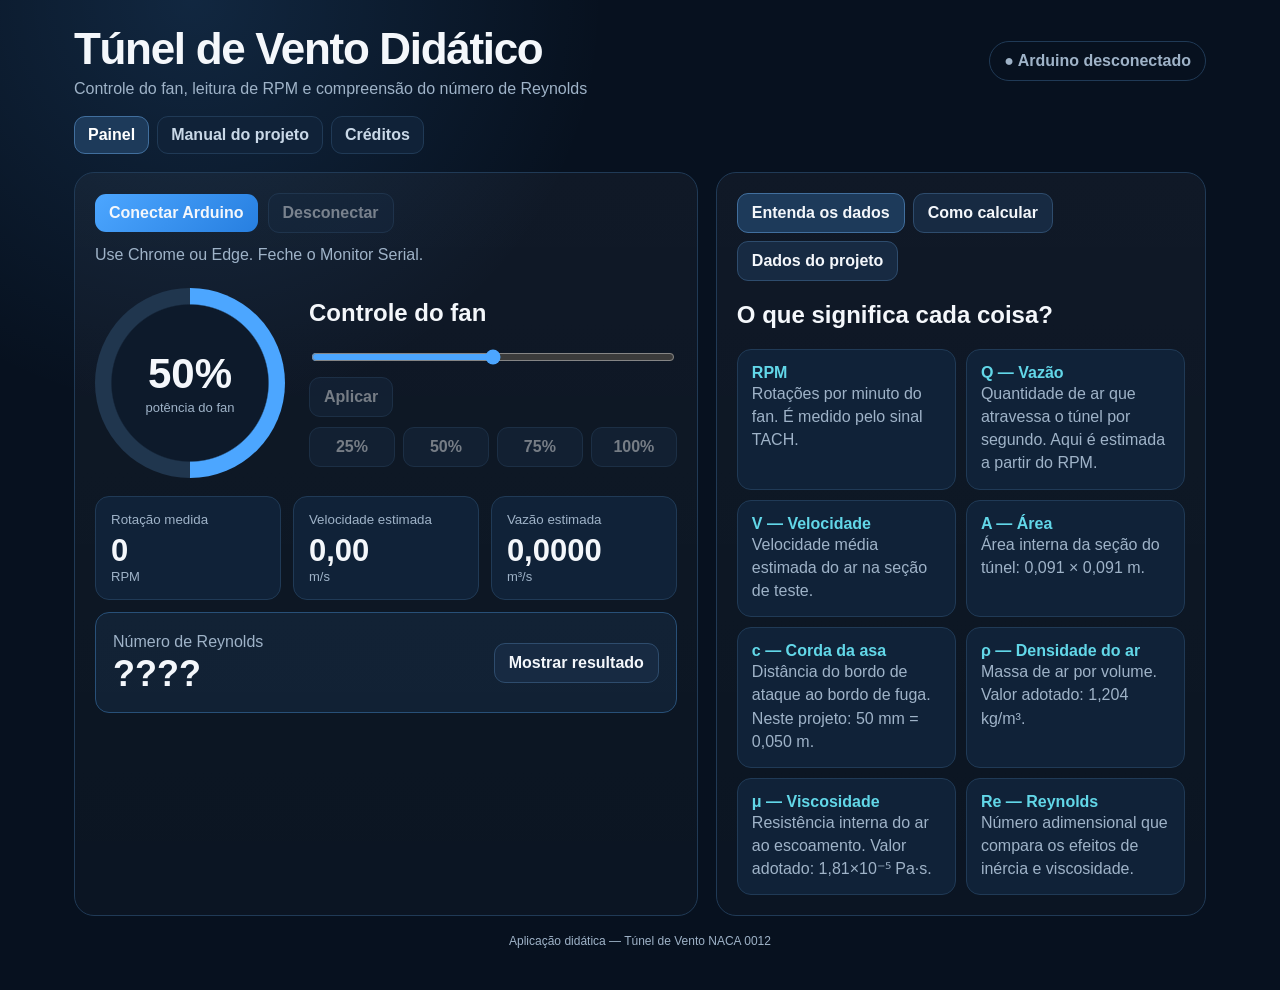
==== index.html @ 067c29bf "Publica painel do túnel de vento" ====
<!doctype html>
<html lang="pt-BR">
<head>
<meta charset="utf-8">
<meta name="viewport" content="width=device-width,initial-scale=1">
<meta name="theme-color" content="#07111f">
<title>Túnel de Vento Didático</title>
<style>
:root{--bg:#07111f;--panel:#0d1a2b;--panel2:#102238;--line:#203a56;--text:#f4f7fb;--muted:#9fb3c8;--blue:#4ca6ff;--cyan:#62d7e8;--green:#4ed39b}
*{box-sizing:border-box}body{margin:0;font-family:Segoe UI,Arial,sans-serif;background:radial-gradient(circle at 15% 0%,rgba(76,166,255,.15),transparent 28%),var(--bg);color:var(--text)}
main{max-width:1180px;margin:auto;padding:24px}header{display:flex;justify-content:space-between;align-items:center;gap:18px;flex-wrap:wrap;margin-bottom:18px}
h1{margin:0;font-size:clamp(28px,4vw,44px);letter-spacing:-.03em}header p{margin:6px 0 0;color:var(--muted)}
.nav{display:flex;gap:8px;flex-wrap:wrap;margin:0 0 18px}.nav a{color:#c9d8e7;text-decoration:none;background:#102238;border:1px solid var(--line);border-radius:11px;padding:9px 13px;font-weight:700}.nav a.active{color:#fff;background:#1d3a5a;border-color:#416f9e}
.status{padding:10px 14px;border:1px solid var(--line);border-radius:999px;color:var(--muted);font-weight:700}.status.on{color:#b9f6d8}
.layout{display:grid;grid-template-columns:1.12fr .88fr;gap:18px}.card{background:linear-gradient(180deg,rgba(255,255,255,.035),rgba(255,255,255,.015));border:1px solid var(--line);border-radius:20px;padding:20px}
.row{display:flex;align-items:center;gap:10px;flex-wrap:wrap}button{font:inherit;font-weight:700;color:var(--text);background:#172a42;border:1px solid #2e4c6d;border-radius:11px;padding:10px 14px;cursor:pointer}button.primary{background:linear-gradient(135deg,#4ca6ff,#277fe0);border:0}button:disabled{opacity:.45;cursor:not-allowed}
.control{display:grid;grid-template-columns:190px 1fr;gap:24px;align-items:center;margin-top:22px}.gauge{--p:50;width:190px;height:190px;border-radius:50%;display:grid;place-items:center;background:radial-gradient(circle,#0d1a2b 58%,transparent 59%),conic-gradient(var(--blue) calc(var(--p)*1%),#20364e 0)}
.gauge b{font-size:42px;display:block;text-align:center}.gauge span{font-size:13px;color:var(--muted)}input[type=range]{width:100%;accent-color:var(--blue)}
.quick{display:grid;grid-template-columns:repeat(4,1fr);gap:8px;margin-top:10px}.metrics{display:grid;grid-template-columns:repeat(3,1fr);gap:12px;margin-top:18px}
.metric{background:var(--panel2);border:1px solid var(--line);border-radius:14px;padding:15px}.metric small{display:block;color:var(--muted);margin-bottom:6px}.metric strong{font-size:31px}.unit{color:var(--muted);font-size:13px}
.rebox{display:flex;justify-content:space-between;align-items:center;gap:14px;margin-top:12px;padding:17px;border-radius:14px;border:1px solid #285078;background:rgba(76,166,255,.08)}.rebox strong{font-size:36px}
.tabs{display:flex;gap:8px;flex-wrap:wrap;margin-bottom:14px}.tabs button.active{background:#1d3a5a;border-color:#416f9e}.panel{display:none}.panel.active{display:block}
.infoGrid{display:grid;grid-template-columns:1fr 1fr;gap:10px}.info{background:var(--panel2);border:1px solid var(--line);border-radius:14px;padding:14px}.info b{color:var(--cyan)}.muted{color:var(--muted);line-height:1.45}
.formula{background:#06101a;border:1px solid #1d3854;border-radius:12px;padding:12px;font-family:Consolas,monospace;color:#d8ebff;margin:8px 0;white-space:pre-line}
.step{display:flex;gap:10px;margin:14px 0}.num{min-width:27px;height:27px;border-radius:50%;display:grid;place-items:center;background:#1e3d5d;color:#a9d7ff;font-weight:800}
#log{height:120px;overflow:auto;background:#030a12;border-radius:10px;padding:8px;font:12px Consolas,monospace;color:#b7daf7;white-space:pre-wrap}
footer{color:var(--muted);text-align:center;font-size:12px;padding:18px}
@media(max-width:900px){.layout{grid-template-columns:1fr}.control{grid-template-columns:1fr}.gauge{margin:auto}}
@media(max-width:620px){.metrics,.infoGrid{grid-template-columns:1fr}.quick{grid-template-columns:1fr 1fr}main{padding:14px}}
</style>
</head>
<body><main>
<header><div><h1>Túnel de Vento Didático</h1><p>Controle do fan, leitura de RPM e compreensão do número de Reynolds</p></div><div id="status" class="status">● Arduino desconectado</div></header>
<nav class="nav"><a class="active" href="index.html">Painel</a><a href="manual.html">Manual do projeto</a><a href="creditos.html">Créditos</a></nav>

<div class="layout">
<section class="card">
<div class="row"><button id="connect" class="primary">Conectar Arduino</button><button id="disconnect" disabled>Desconectar</button><span class="muted">Use Chrome ou Edge. Feche o Monitor Serial.</span></div>
<div class="control">
<div id="gauge" class="gauge" style="--p:50"><div><b id="pwmBig">50%</b><span>potência do fan</span></div></div>
<div><h2 style="margin-top:0">Controle do fan</h2><div class="row"><input id="pwm" type="range" min="0" max="100" value="50"><button id="send" disabled>Aplicar</button></div>
<div class="quick"><button data-p="25" disabled>25%</button><button data-p="50" disabled>50%</button><button data-p="75" disabled>75%</button><button data-p="100" disabled>100%</button></div></div>
</div>
<div class="metrics">
<div class="metric"><small>Rotação medida</small><strong id="rpm">0</strong><div class="unit">RPM</div></div>
<div class="metric"><small>Velocidade estimada</small><strong id="vel">0,00</strong><div class="unit">m/s</div></div>
<div class="metric"><small>Vazão estimada</small><strong id="flow">0,0000</strong><div class="unit">m³/s</div></div>
</div>
<div class="rebox"><div><div class="muted">Número de Reynolds</div><strong id="re">????</strong></div><button id="toggleRe">Mostrar resultado</button></div>
</section>

<aside class="card">
<div class="tabs"><button class="active" data-tab="dados">Entenda os dados</button><button data-tab="reynolds">Como calcular</button><button data-tab="projeto">Dados do projeto</button></div>

<div id="dados" class="panel active"><h2>O que significa cada coisa?</h2><div class="infoGrid">
<div class="info"><b>RPM</b><div class="muted">Rotações por minuto do fan. É medido pelo sinal TACH.</div></div>
<div class="info"><b>Q — Vazão</b><div class="muted">Quantidade de ar que atravessa o túnel por segundo. Aqui é estimada a partir do RPM.</div></div>
<div class="info"><b>V — Velocidade</b><div class="muted">Velocidade média estimada do ar na seção de teste.</div></div>
<div class="info"><b>A — Área</b><div class="muted">Área interna da seção do túnel: 0,091 × 0,091 m.</div></div>
<div class="info"><b>c — Corda da asa</b><div class="muted">Distância do bordo de ataque ao bordo de fuga. Neste projeto: 50 mm = 0,050 m.</div></div>
<div class="info"><b>ρ — Densidade do ar</b><div class="muted">Massa de ar por volume. Valor adotado: 1,204 kg/m³.</div></div>
<div class="info"><b>μ — Viscosidade</b><div class="muted">Resistência interna do ar ao escoamento. Valor adotado: 1,81×10⁻⁵ Pa·s.</div></div>
<div class="info"><b>Re — Reynolds</b><div class="muted">Número adimensional que compara os efeitos de inércia e viscosidade.</div></div>
</div></div>

<div id="reynolds" class="panel"><h2>Como chegamos ao Reynolds?</h2>
<div class="step"><div class="num">1</div><div><b>Medimos o RPM</b><div class="muted">O Arduino conta os pulsos do tacômetro do fan.</div></div></div>
<div class="step"><div class="num">2</div><div><b>Estimamos a vazão Q</b><div class="formula">Q = Qref × (RPM / RPMref)</div></div></div>
<div class="step"><div class="num">3</div><div><b>Calculamos a velocidade V</b><div class="formula">V = Q / A</div><div class="muted">A = 0,008281 m².</div></div></div>
<div class="step"><div class="num">4</div><div><b>Calculamos Reynolds</b><div class="formula">Re = (ρ × V × c) / μ</div></div></div>
<p class="muted">Para calcular Reynolds usamos densidade do ar ρ, velocidade V, corda da asa c e viscosidade dinâmica μ.</p></div>

<div id="projeto" class="panel"><h2>Valores usados no sistema</h2><div class="formula">RPMref = 2050 RPM
Qref = 50 CFM
A = 0,008281 m²
c = 0,050 m
ρ = 1,204 kg/m³
μ = 1,81×10⁻⁵ Pa·s</div>
<p class="muted"><b>Importante:</b> RPM é medido. Vazão e velocidade são estimadas por um modelo didático. Uma calibração com anemômetro pode melhorar a precisão.</p>
<details><summary>Diagnóstico da comunicação</summary><div id="log"></div></details></div>
</aside></div>
<footer>Aplicação didática — Túnel de Vento NACA 0012</footer>

<script>
const RPM_REF=2050,Q_REF_CFM=50,CFM=.00047194745,AREA=.091*.091,CHORD=.050,RHO=1.204,MU=1.81e-5;
let port=null,reader=null,reading=false,rpm=0,showRe=false;
const $=id=>document.getElementById(id),quick=[...document.querySelectorAll("[data-p]")];
function fmt(n,d){return Number(n).toLocaleString("pt-BR",{minimumFractionDigits:d,maximumFractionDigits:d})}
function log(t){let e=$("log");e.textContent+=t+"\n";e.scrollTop=e.scrollHeight}
function setConnected(v){$("connect").disabled=v;$("disconnect").disabled=!v;$("send").disabled=!v;quick.forEach(b=>b.disabled=!v);$("status").className=v?"status on":"status";$("status").textContent=v?"● Arduino conectado":"● Arduino desconectado"}
function updatePWM(v){v=Math.max(0,Math.min(100,parseInt(v)||0));$("pwm").value=v;$("pwmBig").textContent=v+"%";$("gauge").style.setProperty("--p",v)}
function calc(){let q=rpm>0?(Q_REF_CFM*CFM)*(rpm/RPM_REF):0,v=q/AREA,re=RHO*v*CHORD/MU;$("rpm").textContent=Math.round(rpm).toLocaleString("pt-BR");$("flow").textContent=fmt(q,4);$("vel").textContent=fmt(v,2);$("re").textContent=showRe?Math.round(re).toLocaleString("pt-BR"):"????"}
function parseLine(s){if(!s)return;log("Arduino: "+s);let m=s.match(/RPM\s*:\s*(\d+(?:[.,]\d+)?)/i);if(m){rpm=parseFloat(m[1].replace(",","."));calc()}}
async function readLoop(){let dec=new TextDecoder(),buf="";reading=true;while(port&&port.readable&&reading){reader=port.readable.getReader();try{while(reading){let r=await reader.read();if(r.done)break;if(r.value){buf+=dec.decode(r.value,{stream:true});let a=buf.split(/\r?\n/);buf=a.pop();a.forEach(x=>parseLine(x.trim()))}}}catch(e){log("Erro: "+e.message)}finally{try{reader.releaseLock()}catch(e){}reader=null}}}
async function connect(){if(!("serial" in navigator)){alert("Use Google Chrome ou Microsoft Edge atualizado em um computador.");return}try{port=await navigator.serial.requestPort();await port.open({baudRate:9600});setConnected(true);log("Conectado em 9600 baud.");readLoop()}catch(e){log("Falha: "+e.message);alert("Não foi possível conectar. Feche o Monitor Serial da IDE Arduino e tente novamente.")}}
async function disconnect(){reading=false;try{if(reader)await reader.cancel()}catch(e){}try{if(port)await port.close()}catch(e){}port=null;rpm=0;calc();setConnected(false);log("Desconectado.")}
async function send(v){if(!port||!port.writable){alert("Conecte o Arduino primeiro.");return}v=Math.max(0,Math.min(100,parseInt(v)||0));updatePWM(v);let w=port.writable.getWriter();try{await w.write(new TextEncoder().encode(v+"\n"));log("PWM enviado: "+v+"%")}finally{w.releaseLock()}}
$("connect").onclick=connect;$("disconnect").onclick=disconnect;$("pwm").oninput=e=>updatePWM(e.target.value);$("send").onclick=()=>send($("pwm").value);quick.forEach(b=>b.onclick=()=>send(b.dataset.p));
$("toggleRe").onclick=()=>{showRe=!showRe;$("toggleRe").textContent=showRe?"Ocultar resultado":"Mostrar resultado";calc()};
document.querySelectorAll("[data-tab]").forEach(b=>b.onclick=()=>{document.querySelectorAll("[data-tab]").forEach(x=>x.classList.remove("active"));document.querySelectorAll(".panel").forEach(x=>x.classList.remove("active"));b.classList.add("active");$(b.dataset.tab).classList.add("active")});
navigator.serial?.addEventListener("disconnect",()=>{port=null;rpm=0;calc();setConnected(false);log("Arduino removido.")});
updatePWM(50);calc();setConnected(false);
</script>
</main></body></html>
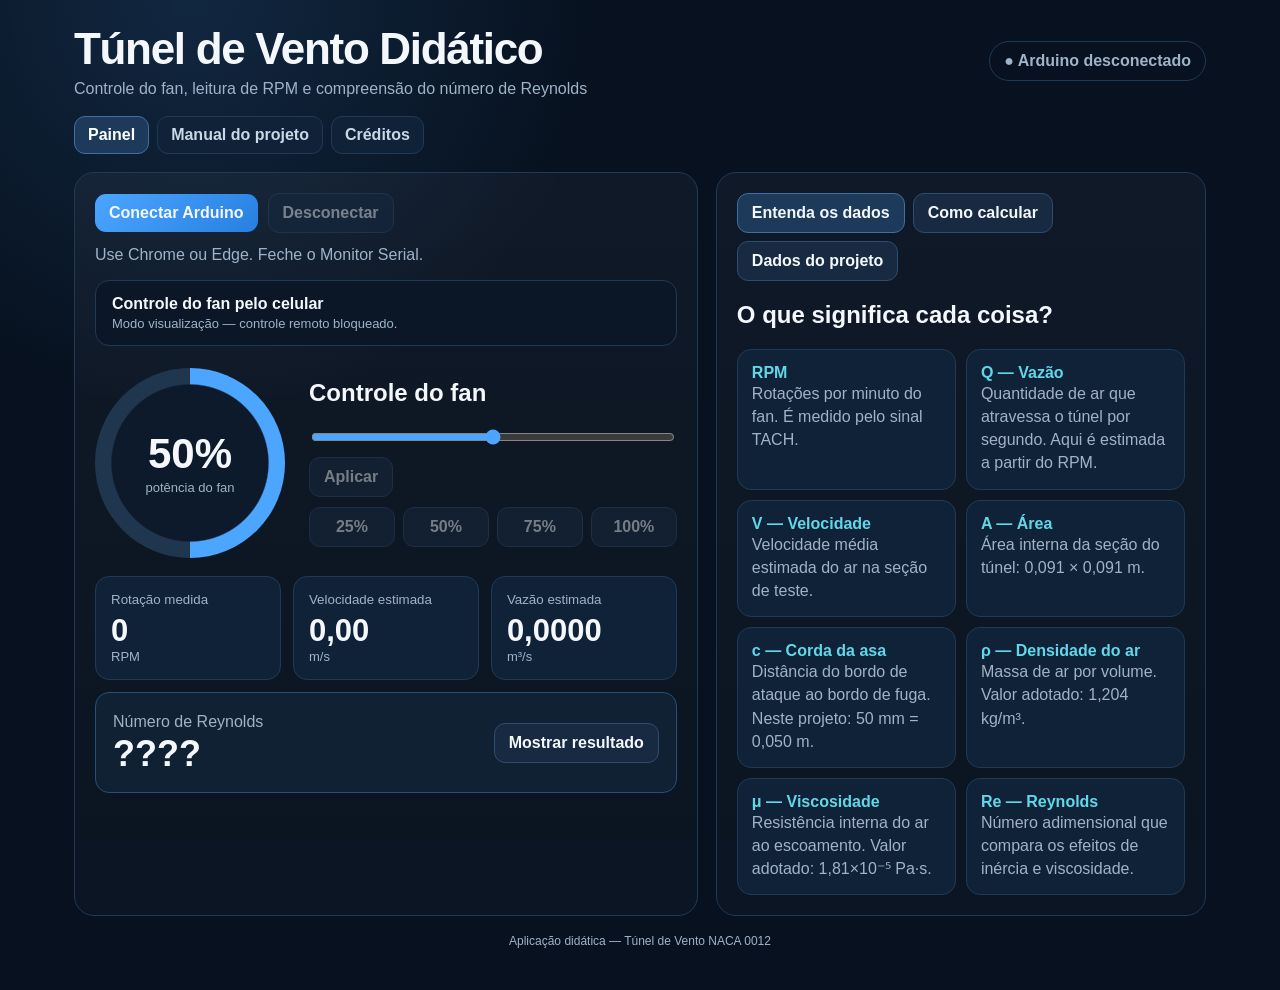
==== commit 361c967d: "Adiciona autorização de controle do fan pelo celular" ====
--- a/index.html
+++ b/index.html
@@ -18,7 +18,7 @@
 .gauge b{font-size:42px;display:block;text-align:center}.gauge span{font-size:13px;color:var(--muted)}input[type=range]{width:100%;accent-color:var(--blue)}
 .quick{display:grid;grid-template-columns:repeat(4,1fr);gap:8px;margin-top:10px}.metrics{display:grid;grid-template-columns:repeat(3,1fr);gap:12px;margin-top:18px}
 .metric{background:var(--panel2);border:1px solid var(--line);border-radius:14px;padding:15px}.metric small{display:block;color:var(--muted);margin-bottom:6px}.metric strong{font-size:31px}.unit{color:var(--muted);font-size:13px}
-.rebox{display:flex;justify-content:space-between;align-items:center;gap:14px;margin-top:12px;padding:17px;border-radius:14px;border:1px solid #285078;background:rgba(76,166,255,.08)}.rebox strong{font-size:36px}
+.remoteGate{display:flex;justify-content:space-between;align-items:center;gap:14px;margin-top:14px;padding:14px 16px;border-radius:14px;border:1px solid var(--line);background:#0b1727}.remoteGate.allowed{border-color:#2e775b;background:rgba(78,211,155,.08)}.remoteGate .remoteTitle{font-weight:800}.remoteGate .remoteState{font-size:13px;color:var(--muted);margin-top:3px}.remoteGate.allowed .remoteState{color:#aee9cf}.rebox{display:flex;justify-content:space-between;align-items:center;gap:14px;margin-top:12px;padding:17px;border-radius:14px;border:1px solid #285078;background:rgba(76,166,255,.08)}.rebox strong{font-size:36px}
 .tabs{display:flex;gap:8px;flex-wrap:wrap;margin-bottom:14px}.tabs button.active{background:#1d3a5a;border-color:#416f9e}.panel{display:none}.panel.active{display:block}
 .infoGrid{display:grid;grid-template-columns:1fr 1fr;gap:10px}.info{background:var(--panel2);border:1px solid var(--line);border-radius:14px;padding:14px}.info b{color:var(--cyan)}.muted{color:var(--muted);line-height:1.45}
 .formula{background:#06101a;border:1px solid #1d3854;border-radius:12px;padding:12px;font-family:Consolas,monospace;color:#d8ebff;margin:8px 0;white-space:pre-line}
@@ -36,6 +36,7 @@
 <div class="layout">
 <section class="card">
 <div class="row"><button id="connect" class="primary">Conectar Arduino</button><button id="disconnect" disabled>Desconectar</button><span class="muted">Use Chrome ou Edge. Feche o Monitor Serial.</span></div>
+<div id="remoteGate" class="remoteGate"><div><div class="remoteTitle">Controle do fan pelo celular</div><div id="remoteState" class="remoteState">Modo visualização — controle remoto bloqueado.</div></div><button id="toggleRemote" style="display:none" disabled>Liberar controle</button></div>
 <div class="control">
 <div id="gauge" class="gauge" style="--p:50"><div><b id="pwmBig">50%</b><span>potência do fan</span></div></div>
 <div><h2 style="margin-top:0">Controle do fan</h2><div class="row"><input id="pwm" type="range" min="0" max="100" value="50"><button id="send" disabled>Aplicar</button></div>
@@ -81,24 +82,5 @@
 </aside></div>
 <footer>Aplicação didática — Túnel de Vento NACA 0012</footer>
 
-<script>
-const RPM_REF=2050,Q_REF_CFM=50,CFM=.00047194745,AREA=.091*.091,CHORD=.050,RHO=1.204,MU=1.81e-5;
-let port=null,reader=null,reading=false,rpm=0,showRe=false;
-const $=id=>document.getElementById(id),quick=[...document.querySelectorAll("[data-p]")];
-function fmt(n,d){return Number(n).toLocaleString("pt-BR",{minimumFractionDigits:d,maximumFractionDigits:d})}
-function log(t){let e=$("log");e.textContent+=t+"\n";e.scrollTop=e.scrollHeight}
-function setConnected(v){$("connect").disabled=v;$("disconnect").disabled=!v;$("send").disabled=!v;quick.forEach(b=>b.disabled=!v);$("status").className=v?"status on":"status";$("status").textContent=v?"● Arduino conectado":"● Arduino desconectado"}
-function updatePWM(v){v=Math.max(0,Math.min(100,parseInt(v)||0));$("pwm").value=v;$("pwmBig").textContent=v+"%";$("gauge").style.setProperty("--p",v)}
-function calc(){let q=rpm>0?(Q_REF_CFM*CFM)*(rpm/RPM_REF):0,v=q/AREA,re=RHO*v*CHORD/MU;$("rpm").textContent=Math.round(rpm).toLocaleString("pt-BR");$("flow").textContent=fmt(q,4);$("vel").textContent=fmt(v,2);$("re").textContent=showRe?Math.round(re).toLocaleString("pt-BR"):"????"}
-function parseLine(s){if(!s)return;log("Arduino: "+s);let m=s.match(/RPM\s*:\s*(\d+(?:[.,]\d+)?)/i);if(m){rpm=parseFloat(m[1].replace(",","."));calc()}}
-async function readLoop(){let dec=new TextDecoder(),buf="";reading=true;while(port&&port.readable&&reading){reader=port.readable.getReader();try{while(reading){let r=await reader.read();if(r.done)break;if(r.value){buf+=dec.decode(r.value,{stream:true});let a=buf.split(/\r?\n/);buf=a.pop();a.forEach(x=>parseLine(x.trim()))}}}catch(e){log("Erro: "+e.message)}finally{try{reader.releaseLock()}catch(e){}reader=null}}}
-async function connect(){if(!("serial" in navigator)){alert("Use Google Chrome ou Microsoft Edge atualizado em um computador.");return}try{port=await navigator.serial.requestPort();await port.open({baudRate:9600});setConnected(true);log("Conectado em 9600 baud.");readLoop()}catch(e){log("Falha: "+e.message);alert("Não foi possível conectar. Feche o Monitor Serial da IDE Arduino e tente novamente.")}}
-async function disconnect(){reading=false;try{if(reader)await reader.cancel()}catch(e){}try{if(port)await port.close()}catch(e){}port=null;rpm=0;calc();setConnected(false);log("Desconectado.")}
-async function send(v){if(!port||!port.writable){alert("Conecte o Arduino primeiro.");return}v=Math.max(0,Math.min(100,parseInt(v)||0));updatePWM(v);let w=port.writable.getWriter();try{await w.write(new TextEncoder().encode(v+"\n"));log("PWM enviado: "+v+"%")}finally{w.releaseLock()}}
-$("connect").onclick=connect;$("disconnect").onclick=disconnect;$("pwm").oninput=e=>updatePWM(e.target.value);$("send").onclick=()=>send($("pwm").value);quick.forEach(b=>b.onclick=()=>send(b.dataset.p));
-$("toggleRe").onclick=()=>{showRe=!showRe;$("toggleRe").textContent=showRe?"Ocultar resultado":"Mostrar resultado";calc()};
-document.querySelectorAll("[data-tab]").forEach(b=>b.onclick=()=>{document.querySelectorAll("[data-tab]").forEach(x=>x.classList.remove("active"));document.querySelectorAll(".panel").forEach(x=>x.classList.remove("active"));b.classList.add("active");$(b.dataset.tab).classList.add("active")});
-navigator.serial?.addEventListener("disconnect",()=>{port=null;rpm=0;calc();setConnected(false);log("Arduino removido.")});
-updatePWM(50);calc();setConnected(false);
-</script>
+<script type="module" src="app.js"></script>
 </main></body></html>
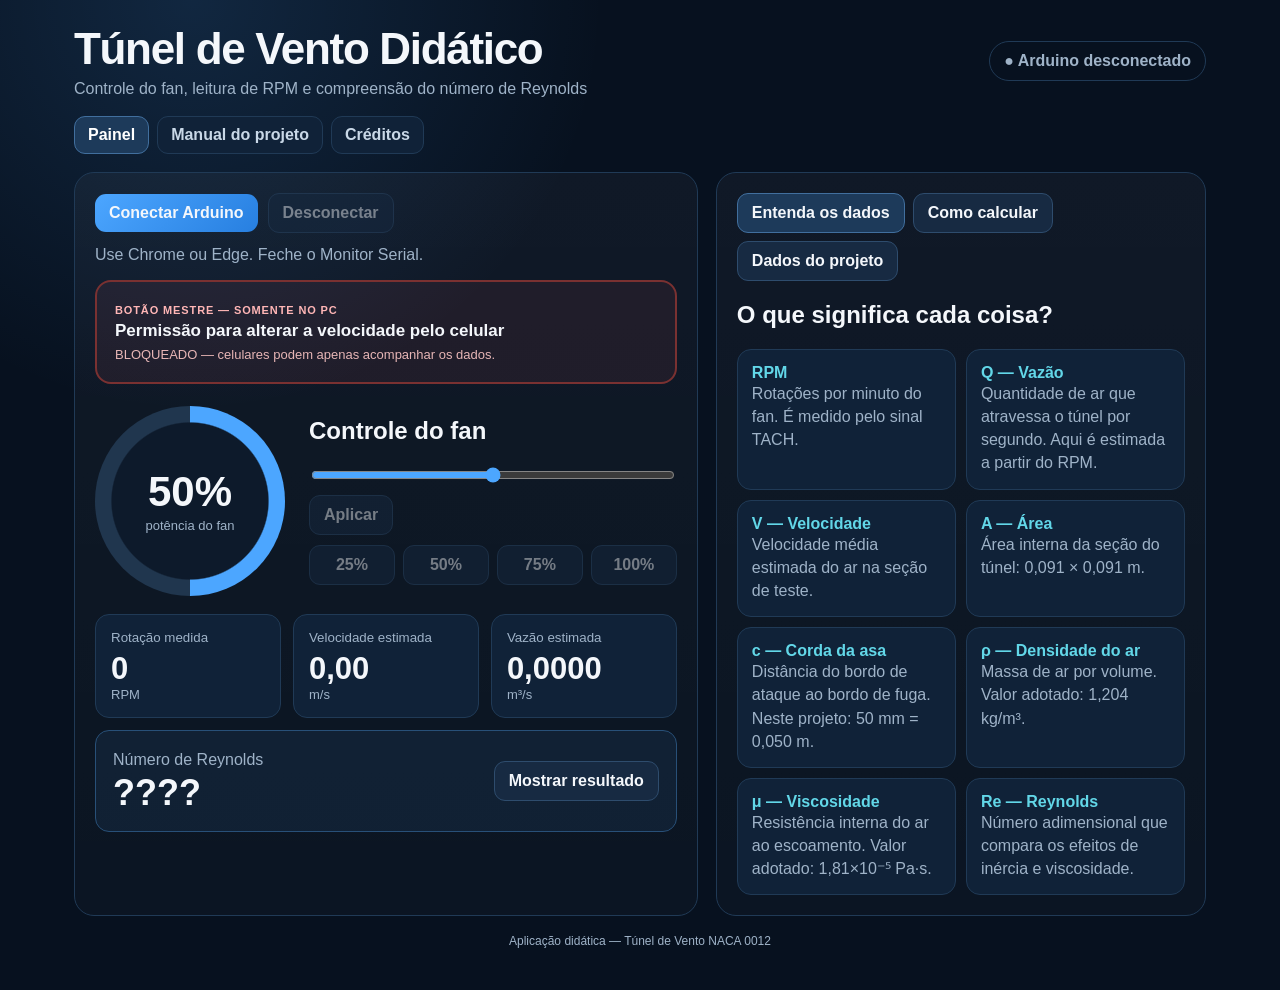
==== commit 8d91724e: "Destaca botão mestre de permissão para controle pelo celular" ====
--- a/index.html
+++ b/index.html
@@ -18,7 +18,7 @@
 .gauge b{font-size:42px;display:block;text-align:center}.gauge span{font-size:13px;color:var(--muted)}input[type=range]{width:100%;accent-color:var(--blue)}
 .quick{display:grid;grid-template-columns:repeat(4,1fr);gap:8px;margin-top:10px}.metrics{display:grid;grid-template-columns:repeat(3,1fr);gap:12px;margin-top:18px}
 .metric{background:var(--panel2);border:1px solid var(--line);border-radius:14px;padding:15px}.metric small{display:block;color:var(--muted);margin-bottom:6px}.metric strong{font-size:31px}.unit{color:var(--muted);font-size:13px}
-.remoteGate{display:flex;justify-content:space-between;align-items:center;gap:14px;margin-top:14px;padding:14px 16px;border-radius:14px;border:1px solid var(--line);background:#0b1727}.remoteGate.allowed{border-color:#2e775b;background:rgba(78,211,155,.08)}.remoteGate .remoteTitle{font-weight:800}.remoteGate .remoteState{font-size:13px;color:var(--muted);margin-top:3px}.remoteGate.allowed .remoteState{color:#aee9cf}.rebox{display:flex;justify-content:space-between;align-items:center;gap:14px;margin-top:12px;padding:17px;border-radius:14px;border:1px solid #285078;background:rgba(76,166,255,.08)}.rebox strong{font-size:36px}
+.remoteGate{display:flex;justify-content:space-between;align-items:center;gap:18px;margin-top:14px;padding:18px;border-radius:16px;border:2px solid #7a3131;background:rgba(255,107,107,.07)}.remoteGate.allowed{border-color:#2e775b;background:rgba(78,211,155,.10)}.remoteGate .remoteTitle{font-weight:900;font-size:17px}.remoteGate .remoteState{font-size:13px;color:#e7b6b6;margin-top:5px;line-height:1.4}.remoteGate.allowed .remoteState{color:#aee9cf}.masterBadge{display:inline-block;font-size:11px;font-weight:900;letter-spacing:.08em;text-transform:uppercase;color:#ffb6b6;margin-bottom:5px}.remoteGate.allowed .masterBadge{color:#9de4c5}#toggleRemote{min-width:210px;font-size:14px;padding:12px 16px;background:#632828;border-color:#a84a4a} .remoteGate.allowed #toggleRemote{background:#18553d;border-color:#2e775b}.rebox{display:flex;justify-content:space-between;align-items:center;gap:14px;margin-top:12px;padding:17px;border-radius:14px;border:1px solid #285078;background:rgba(76,166,255,.08)}.rebox strong{font-size:36px}
 .tabs{display:flex;gap:8px;flex-wrap:wrap;margin-bottom:14px}.tabs button.active{background:#1d3a5a;border-color:#416f9e}.panel{display:none}.panel.active{display:block}
 .infoGrid{display:grid;grid-template-columns:1fr 1fr;gap:10px}.info{background:var(--panel2);border:1px solid var(--line);border-radius:14px;padding:14px}.info b{color:var(--cyan)}.muted{color:var(--muted);line-height:1.45}
 .formula{background:#06101a;border:1px solid #1d3854;border-radius:12px;padding:12px;font-family:Consolas,monospace;color:#d8ebff;margin:8px 0;white-space:pre-line}
@@ -36,7 +36,7 @@
 <div class="layout">
 <section class="card">
 <div class="row"><button id="connect" class="primary">Conectar Arduino</button><button id="disconnect" disabled>Desconectar</button><span class="muted">Use Chrome ou Edge. Feche o Monitor Serial.</span></div>
-<div id="remoteGate" class="remoteGate"><div><div class="remoteTitle">Controle do fan pelo celular</div><div id="remoteState" class="remoteState">Modo visualização — controle remoto bloqueado.</div></div><button id="toggleRemote" style="display:none" disabled>Liberar controle</button></div>
+<div id="remoteGate" class="remoteGate"><div><div class="masterBadge">Botão mestre — somente no PC</div><div class="remoteTitle">Permissão para alterar a velocidade pelo celular</div><div id="remoteState" class="remoteState">BLOQUEADO — celulares podem apenas acompanhar os dados.</div></div><button id="toggleRemote" style="display:none" disabled>LIBERAR NO CELULAR</button></div>
 <div class="control">
 <div id="gauge" class="gauge" style="--p:50"><div><b id="pwmBig">50%</b><span>potência do fan</span></div></div>
 <div><h2 style="margin-top:0">Controle do fan</h2><div class="row"><input id="pwm" type="range" min="0" max="100" value="50"><button id="send" disabled>Aplicar</button></div>
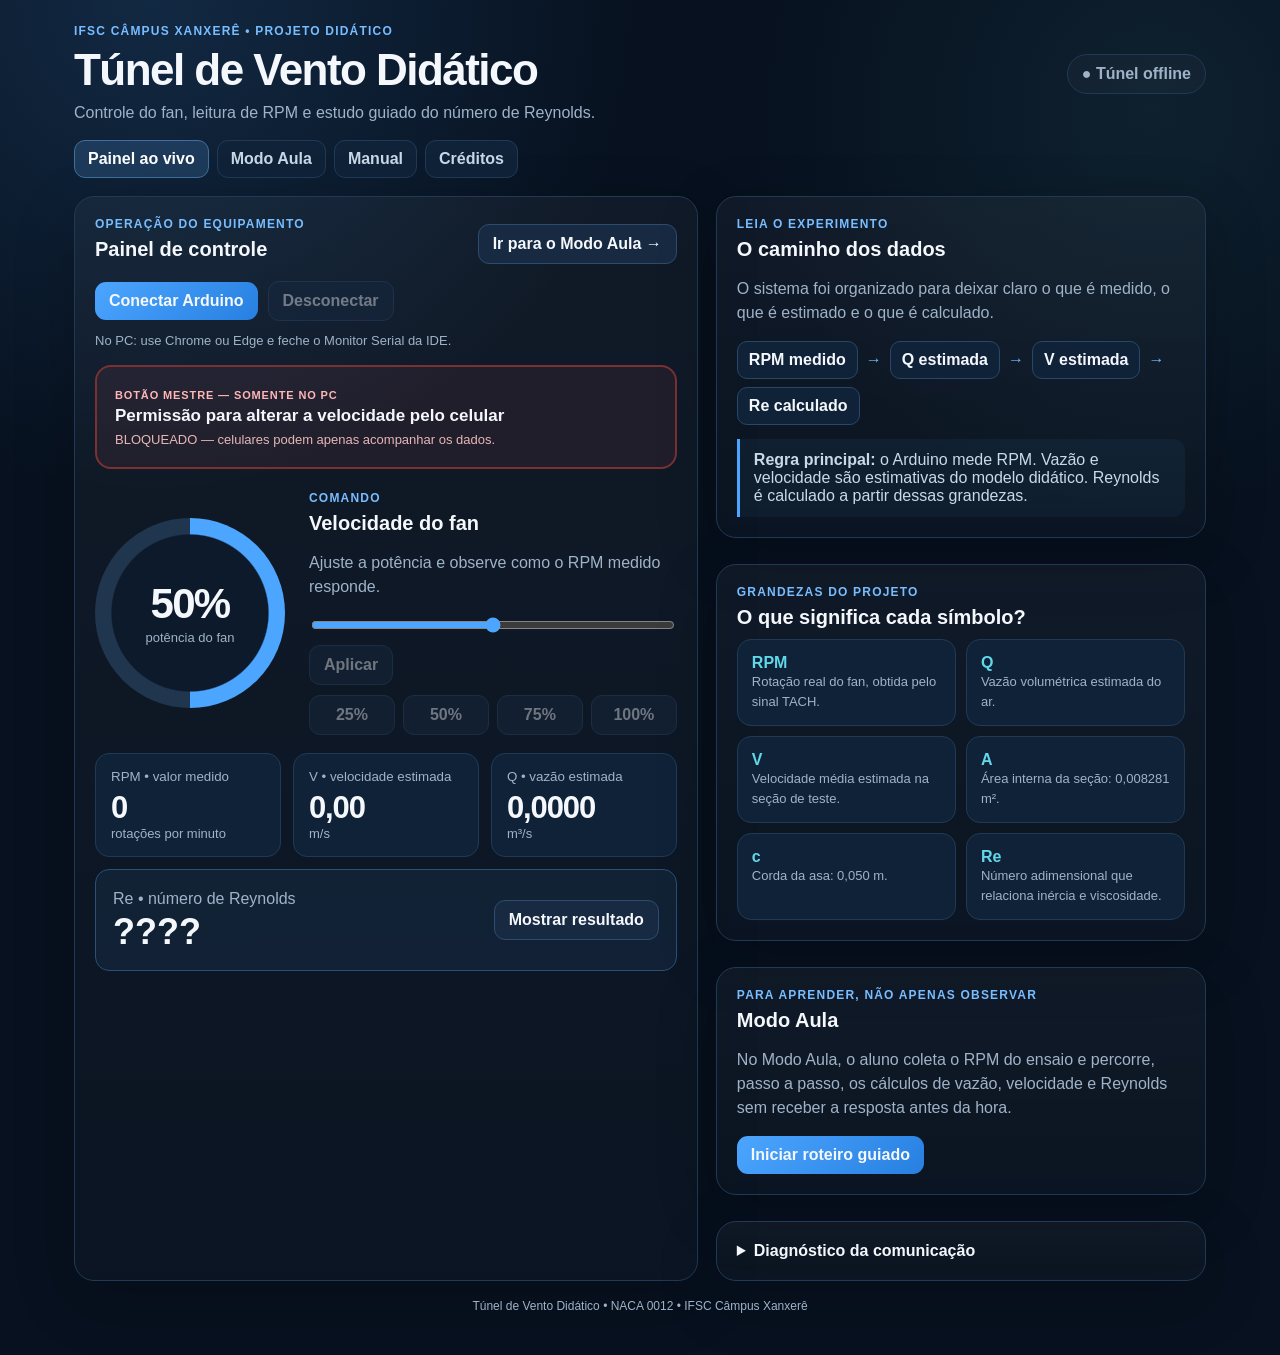
==== commit 419d9413: "Reestrutura painel com identidade visual e foco didático" ====
--- a/index.html
+++ b/index.html
@@ -4,83 +4,151 @@
 <meta charset="utf-8">
 <meta name="viewport" content="width=device-width,initial-scale=1">
 <meta name="theme-color" content="#07111f">
-<title>Túnel de Vento Didático</title>
-<style>
-:root{--bg:#07111f;--panel:#0d1a2b;--panel2:#102238;--line:#203a56;--text:#f4f7fb;--muted:#9fb3c8;--blue:#4ca6ff;--cyan:#62d7e8;--green:#4ed39b}
-*{box-sizing:border-box}body{margin:0;font-family:Segoe UI,Arial,sans-serif;background:radial-gradient(circle at 15% 0%,rgba(76,166,255,.15),transparent 28%),var(--bg);color:var(--text)}
-main{max-width:1180px;margin:auto;padding:24px}header{display:flex;justify-content:space-between;align-items:center;gap:18px;flex-wrap:wrap;margin-bottom:18px}
-h1{margin:0;font-size:clamp(28px,4vw,44px);letter-spacing:-.03em}header p{margin:6px 0 0;color:var(--muted)}
-.nav{display:flex;gap:8px;flex-wrap:wrap;margin:0 0 18px}.nav a{color:#c9d8e7;text-decoration:none;background:#102238;border:1px solid var(--line);border-radius:11px;padding:9px 13px;font-weight:700}.nav a.active{color:#fff;background:#1d3a5a;border-color:#416f9e}
-.status{padding:10px 14px;border:1px solid var(--line);border-radius:999px;color:var(--muted);font-weight:700}.status.on{color:#b9f6d8}
-.layout{display:grid;grid-template-columns:1.12fr .88fr;gap:18px}.card{background:linear-gradient(180deg,rgba(255,255,255,.035),rgba(255,255,255,.015));border:1px solid var(--line);border-radius:20px;padding:20px}
-.row{display:flex;align-items:center;gap:10px;flex-wrap:wrap}button{font:inherit;font-weight:700;color:var(--text);background:#172a42;border:1px solid #2e4c6d;border-radius:11px;padding:10px 14px;cursor:pointer}button.primary{background:linear-gradient(135deg,#4ca6ff,#277fe0);border:0}button:disabled{opacity:.45;cursor:not-allowed}
-.control{display:grid;grid-template-columns:190px 1fr;gap:24px;align-items:center;margin-top:22px}.gauge{--p:50;width:190px;height:190px;border-radius:50%;display:grid;place-items:center;background:radial-gradient(circle,#0d1a2b 58%,transparent 59%),conic-gradient(var(--blue) calc(var(--p)*1%),#20364e 0)}
-.gauge b{font-size:42px;display:block;text-align:center}.gauge span{font-size:13px;color:var(--muted)}input[type=range]{width:100%;accent-color:var(--blue)}
-.quick{display:grid;grid-template-columns:repeat(4,1fr);gap:8px;margin-top:10px}.metrics{display:grid;grid-template-columns:repeat(3,1fr);gap:12px;margin-top:18px}
-.metric{background:var(--panel2);border:1px solid var(--line);border-radius:14px;padding:15px}.metric small{display:block;color:var(--muted);margin-bottom:6px}.metric strong{font-size:31px}.unit{color:var(--muted);font-size:13px}
-.remoteGate{display:flex;justify-content:space-between;align-items:center;gap:18px;margin-top:14px;padding:18px;border-radius:16px;border:2px solid #7a3131;background:rgba(255,107,107,.07)}.remoteGate.allowed{border-color:#2e775b;background:rgba(78,211,155,.10)}.remoteGate .remoteTitle{font-weight:900;font-size:17px}.remoteGate .remoteState{font-size:13px;color:#e7b6b6;margin-top:5px;line-height:1.4}.remoteGate.allowed .remoteState{color:#aee9cf}.masterBadge{display:inline-block;font-size:11px;font-weight:900;letter-spacing:.08em;text-transform:uppercase;color:#ffb6b6;margin-bottom:5px}.remoteGate.allowed .masterBadge{color:#9de4c5}#toggleRemote{min-width:210px;font-size:14px;padding:12px 16px;background:#632828;border-color:#a84a4a} .remoteGate.allowed #toggleRemote{background:#18553d;border-color:#2e775b}.rebox{display:flex;justify-content:space-between;align-items:center;gap:14px;margin-top:12px;padding:17px;border-radius:14px;border:1px solid #285078;background:rgba(76,166,255,.08)}.rebox strong{font-size:36px}
-.tabs{display:flex;gap:8px;flex-wrap:wrap;margin-bottom:14px}.tabs button.active{background:#1d3a5a;border-color:#416f9e}.panel{display:none}.panel.active{display:block}
-.infoGrid{display:grid;grid-template-columns:1fr 1fr;gap:10px}.info{background:var(--panel2);border:1px solid var(--line);border-radius:14px;padding:14px}.info b{color:var(--cyan)}.muted{color:var(--muted);line-height:1.45}
-.formula{background:#06101a;border:1px solid #1d3854;border-radius:12px;padding:12px;font-family:Consolas,monospace;color:#d8ebff;margin:8px 0;white-space:pre-line}
-.step{display:flex;gap:10px;margin:14px 0}.num{min-width:27px;height:27px;border-radius:50%;display:grid;place-items:center;background:#1e3d5d;color:#a9d7ff;font-weight:800}
-#log{height:120px;overflow:auto;background:#030a12;border-radius:10px;padding:8px;font:12px Consolas,monospace;color:#b7daf7;white-space:pre-wrap}
-footer{color:var(--muted);text-align:center;font-size:12px;padding:18px}
-@media(max-width:900px){.layout{grid-template-columns:1fr}.control{grid-template-columns:1fr}.gauge{margin:auto}}
-@media(max-width:620px){.metrics,.infoGrid{grid-template-columns:1fr}.quick{grid-template-columns:1fr 1fr}main{padding:14px}}
-</style>
+<title>Painel — Túnel de Vento Didático</title>
+<link rel="stylesheet" href="styles.css">
 </head>
-<body><main>
-<header><div><h1>Túnel de Vento Didático</h1><p>Controle do fan, leitura de RPM e compreensão do número de Reynolds</p></div><div id="status" class="status">● Arduino desconectado</div></header>
-<nav class="nav"><a class="active" href="index.html">Painel</a><a href="manual.html">Manual do projeto</a><a href="creditos.html">Créditos</a></nav>
+<body>
+<main>
+  <header class="topbar">
+    <div class="brand">
+      <div class="eyebrow">IFSC Câmpus Xanxerê • Projeto didático</div>
+      <h1>Túnel de Vento Didático</h1>
+      <p>Controle do fan, leitura de RPM e estudo guiado do número de Reynolds.</p>
+    </div>
+    <div id="status" class="status">● Túnel offline</div>
+  </header>
 
-<div class="layout">
-<section class="card">
-<div class="row"><button id="connect" class="primary">Conectar Arduino</button><button id="disconnect" disabled>Desconectar</button><span class="muted">Use Chrome ou Edge. Feche o Monitor Serial.</span></div>
-<div id="remoteGate" class="remoteGate"><div><div class="masterBadge">Botão mestre — somente no PC</div><div class="remoteTitle">Permissão para alterar a velocidade pelo celular</div><div id="remoteState" class="remoteState">BLOQUEADO — celulares podem apenas acompanhar os dados.</div></div><button id="toggleRemote" style="display:none" disabled>LIBERAR NO CELULAR</button></div>
-<div class="control">
-<div id="gauge" class="gauge" style="--p:50"><div><b id="pwmBig">50%</b><span>potência do fan</span></div></div>
-<div><h2 style="margin-top:0">Controle do fan</h2><div class="row"><input id="pwm" type="range" min="0" max="100" value="50"><button id="send" disabled>Aplicar</button></div>
-<div class="quick"><button data-p="25" disabled>25%</button><button data-p="50" disabled>50%</button><button data-p="75" disabled>75%</button><button data-p="100" disabled>100%</button></div></div>
-</div>
-<div class="metrics">
-<div class="metric"><small>Rotação medida</small><strong id="rpm">0</strong><div class="unit">RPM</div></div>
-<div class="metric"><small>Velocidade estimada</small><strong id="vel">0,00</strong><div class="unit">m/s</div></div>
-<div class="metric"><small>Vazão estimada</small><strong id="flow">0,0000</strong><div class="unit">m³/s</div></div>
-</div>
-<div class="rebox"><div><div class="muted">Número de Reynolds</div><strong id="re">????</strong></div><button id="toggleRe">Mostrar resultado</button></div>
-</section>
+  <nav class="nav">
+    <a class="active" href="index.html">Painel ao vivo</a>
+    <a href="aula.html">Modo Aula</a>
+    <a href="manual.html">Manual</a>
+    <a href="creditos.html">Créditos</a>
+  </nav>
 
-<aside class="card">
-<div class="tabs"><button class="active" data-tab="dados">Entenda os dados</button><button data-tab="reynolds">Como calcular</button><button data-tab="projeto">Dados do projeto</button></div>
+  <div class="layout">
+    <section class="card">
+      <div class="sectionTitle">
+        <div>
+          <div class="eyebrow">Operação do equipamento</div>
+          <h2>Painel de controle</h2>
+        </div>
+        <a class="button" href="aula.html">Ir para o Modo Aula →</a>
+      </div>
 
-<div id="dados" class="panel active"><h2>O que significa cada coisa?</h2><div class="infoGrid">
-<div class="info"><b>RPM</b><div class="muted">Rotações por minuto do fan. É medido pelo sinal TACH.</div></div>
-<div class="info"><b>Q — Vazão</b><div class="muted">Quantidade de ar que atravessa o túnel por segundo. Aqui é estimada a partir do RPM.</div></div>
-<div class="info"><b>V — Velocidade</b><div class="muted">Velocidade média estimada do ar na seção de teste.</div></div>
-<div class="info"><b>A — Área</b><div class="muted">Área interna da seção do túnel: 0,091 × 0,091 m.</div></div>
-<div class="info"><b>c — Corda da asa</b><div class="muted">Distância do bordo de ataque ao bordo de fuga. Neste projeto: 50 mm = 0,050 m.</div></div>
-<div class="info"><b>ρ — Densidade do ar</b><div class="muted">Massa de ar por volume. Valor adotado: 1,204 kg/m³.</div></div>
-<div class="info"><b>μ — Viscosidade</b><div class="muted">Resistência interna do ar ao escoamento. Valor adotado: 1,81×10⁻⁵ Pa·s.</div></div>
-<div class="info"><b>Re — Reynolds</b><div class="muted">Número adimensional que compara os efeitos de inércia e viscosidade.</div></div>
-</div></div>
+      <div class="row">
+        <button id="connect" class="primary">Conectar Arduino</button>
+        <button id="disconnect" disabled>Desconectar</button>
+        <span class="muted small">No PC: use Chrome ou Edge e feche o Monitor Serial da IDE.</span>
+      </div>
 
-<div id="reynolds" class="panel"><h2>Como chegamos ao Reynolds?</h2>
-<div class="step"><div class="num">1</div><div><b>Medimos o RPM</b><div class="muted">O Arduino conta os pulsos do tacômetro do fan.</div></div></div>
-<div class="step"><div class="num">2</div><div><b>Estimamos a vazão Q</b><div class="formula">Q = Qref × (RPM / RPMref)</div></div></div>
-<div class="step"><div class="num">3</div><div><b>Calculamos a velocidade V</b><div class="formula">V = Q / A</div><div class="muted">A = 0,008281 m².</div></div></div>
-<div class="step"><div class="num">4</div><div><b>Calculamos Reynolds</b><div class="formula">Re = (ρ × V × c) / μ</div></div></div>
-<p class="muted">Para calcular Reynolds usamos densidade do ar ρ, velocidade V, corda da asa c e viscosidade dinâmica μ.</p></div>
+      <div id="remoteGate" class="remoteGate">
+        <div>
+          <div class="masterBadge">Botão mestre — somente no PC</div>
+          <div class="remoteTitle">Permissão para alterar a velocidade pelo celular</div>
+          <div id="remoteState" class="remoteState">BLOQUEADO — celulares podem apenas acompanhar os dados.</div>
+        </div>
+        <button id="toggleRemote" style="display:none" disabled>LIBERAR NO CELULAR</button>
+      </div>
 
-<div id="projeto" class="panel"><h2>Valores usados no sistema</h2><div class="formula">RPMref = 2050 RPM
-Qref = 50 CFM
-A = 0,008281 m²
-c = 0,050 m
-ρ = 1,204 kg/m³
-μ = 1,81×10⁻⁵ Pa·s</div>
-<p class="muted"><b>Importante:</b> RPM é medido. Vazão e velocidade são estimadas por um modelo didático. Uma calibração com anemômetro pode melhorar a precisão.</p>
-<details><summary>Diagnóstico da comunicação</summary><div id="log"></div></details></div>
-</aside></div>
-<footer>Aplicação didática — Túnel de Vento NACA 0012</footer>
+      <div class="control">
+        <div id="gauge" class="gauge" style="--p:50">
+          <div>
+            <b id="pwmBig">50%</b>
+            <span>potência do fan</span>
+          </div>
+        </div>
+        <div>
+          <div class="eyebrow">Comando</div>
+          <h2>Velocidade do fan</h2>
+          <p class="muted">Ajuste a potência e observe como o RPM medido responde.</p>
+          <div class="row">
+            <input id="pwm" type="range" min="0" max="100" value="50">
+            <button id="send" disabled>Aplicar</button>
+          </div>
+          <div class="quick">
+            <button data-p="25" disabled>25%</button>
+            <button data-p="50" disabled>50%</button>
+            <button data-p="75" disabled>75%</button>
+            <button data-p="100" disabled>100%</button>
+          </div>
+        </div>
+      </div>
 
+      <div class="metrics">
+        <div class="metric">
+          <small>RPM • valor medido</small>
+          <strong id="rpm">0</strong>
+          <div class="unit">rotações por minuto</div>
+        </div>
+        <div class="metric">
+          <small>V • velocidade estimada</small>
+          <strong id="vel">0,00</strong>
+          <div class="unit">m/s</div>
+        </div>
+        <div class="metric">
+          <small>Q • vazão estimada</small>
+          <strong id="flow">0,0000</strong>
+          <div class="unit">m³/s</div>
+        </div>
+      </div>
+
+      <div class="rebox">
+        <div>
+          <div class="muted">Re • número de Reynolds</div>
+          <strong id="re">????</strong>
+        </div>
+        <button id="toggleRe">Mostrar resultado</button>
+      </div>
+    </section>
+
+    <aside class="stack">
+      <section class="card">
+        <div class="eyebrow">Leia o experimento</div>
+        <h2>O caminho dos dados</h2>
+        <p class="muted">O sistema foi organizado para deixar claro o que é medido, o que é estimado e o que é calculado.</p>
+        <div class="flow">
+          <span class="node">RPM medido</span><span class="arrow">→</span>
+          <span class="node">Q estimada</span><span class="arrow">→</span>
+          <span class="node">V estimada</span><span class="arrow">→</span>
+          <span class="node">Re calculado</span>
+        </div>
+        <div class="callout">
+          <b>Regra principal:</b> o Arduino mede RPM. Vazão e velocidade são estimativas do modelo didático. Reynolds é calculado a partir dessas grandezas.
+        </div>
+      </section>
+
+      <section class="card">
+        <div class="eyebrow">Grandezas do projeto</div>
+        <h2>O que significa cada símbolo?</h2>
+        <div class="infoGrid">
+          <div class="info"><b>RPM</b><div class="muted small">Rotação real do fan, obtida pelo sinal TACH.</div></div>
+          <div class="info"><b>Q</b><div class="muted small">Vazão volumétrica estimada do ar.</div></div>
+          <div class="info"><b>V</b><div class="muted small">Velocidade média estimada na seção de teste.</div></div>
+          <div class="info"><b>A</b><div class="muted small">Área interna da seção: 0,008281 m².</div></div>
+          <div class="info"><b>c</b><div class="muted small">Corda da asa: 0,050 m.</div></div>
+          <div class="info"><b>Re</b><div class="muted small">Número adimensional que relaciona inércia e viscosidade.</div></div>
+        </div>
+      </section>
+
+      <section class="card">
+        <div class="eyebrow">Para aprender, não apenas observar</div>
+        <h2>Modo Aula</h2>
+        <p class="muted">No Modo Aula, o aluno coleta o RPM do ensaio e percorre, passo a passo, os cálculos de vazão, velocidade e Reynolds sem receber a resposta antes da hora.</p>
+        <a class="button primary" href="aula.html">Iniciar roteiro guiado</a>
+      </section>
+
+      <section class="card">
+        <details>
+          <summary><b>Diagnóstico da comunicação</b></summary>
+          <p class="muted small">Use esta área apenas para verificar a comunicação com o Arduino.</p>
+          <div id="log"></div>
+        </details>
+      </section>
+    </aside>
+  </div>
+
+  <footer>Túnel de Vento Didático • NACA 0012 • IFSC Câmpus Xanxerê</footer>
+</main>
 <script type="module" src="app.js"></script>
-</main></body></html>+</body>
+</html>
--- a/styles.css
+++ b/styles.css
@@ -0,0 +1,175 @@
+:root{
+  --bg:#07111f;
+  --bg-soft:#0a1626;
+  --panel:#0d1a2b;
+  --panel-2:#102238;
+  --panel-3:#132941;
+  --line:#203a56;
+  --line-strong:#31577d;
+  --text:#f4f7fb;
+  --muted:#9fb3c8;
+  --blue:#4ca6ff;
+  --cyan:#62d7e8;
+  --green:#4ed39b;
+  --amber:#ffc857;
+  --red:#ff6b6b;
+  --shadow:0 18px 60px rgba(0,0,0,.22);
+  --radius:20px;
+}
+*{box-sizing:border-box}
+html{scroll-behavior:smooth}
+body{
+  margin:0;
+  min-height:100vh;
+  font-family:Inter,Segoe UI,Arial,sans-serif;
+  background:
+    radial-gradient(circle at 12% 0%,rgba(76,166,255,.16),transparent 28%),
+    radial-gradient(circle at 90% 8%,rgba(98,215,232,.08),transparent 24%),
+    var(--bg);
+  color:var(--text)
+}
+a{color:inherit}
+main{max-width:1180px;margin:auto;padding:24px}
+.topbar{display:flex;justify-content:space-between;align-items:center;gap:18px;flex-wrap:wrap;margin-bottom:16px}
+.brand h1{margin:0;font-size:clamp(28px,4vw,44px);letter-spacing:-.035em}
+.brand p{margin:6px 0 0;color:var(--muted);line-height:1.45}
+.eyebrow{font-size:12px;font-weight:900;letter-spacing:.1em;text-transform:uppercase;color:#78bdff;margin-bottom:7px}
+.status{padding:10px 14px;border:1px solid var(--line);border-radius:999px;color:var(--muted);font-weight:800;background:rgba(255,255,255,.025)}
+.status.on{color:#b9f6d8;border-color:#2c6b54;background:rgba(78,211,155,.07)}
+.nav{display:flex;gap:8px;flex-wrap:wrap;margin:0 0 18px}
+.nav a{color:#c9d8e7;text-decoration:none;background:#102238;border:1px solid var(--line);border-radius:11px;padding:9px 13px;font-weight:750}
+.nav a:hover{border-color:#3d658d}
+.nav a.active{color:#fff;background:#1d3a5a;border-color:#416f9e}
+.card{
+  background:linear-gradient(180deg,rgba(255,255,255,.038),rgba(255,255,255,.015));
+  border:1px solid var(--line);
+  border-radius:var(--radius);
+  padding:20px;
+  box-shadow:var(--shadow)
+}
+.card + .card{margin-top:14px}
+.card h2{margin:0 0 10px;font-size:20px}
+.card h3{margin:0 0 6px}
+.muted{color:var(--muted);line-height:1.5}
+.small{font-size:13px}
+.row{display:flex;align-items:center;gap:10px;flex-wrap:wrap}
+button,.button{
+  font:inherit;font-weight:800;color:var(--text);background:#172a42;
+  border:1px solid #2e4c6d;border-radius:11px;padding:10px 14px;cursor:pointer;
+  text-decoration:none;display:inline-flex;align-items:center;justify-content:center;gap:7px
+}
+button:hover,.button:hover{border-color:#4d769e}
+button.primary,.button.primary{background:linear-gradient(135deg,#4ca6ff,#277fe0);border:0}
+button.success,.button.success{background:#18553d;border-color:#2e775b}
+button.danger,.button.danger{background:#632828;border-color:#a84a4a}
+button:disabled{opacity:.42;cursor:not-allowed}
+.layout{display:grid;grid-template-columns:1.12fr .88fr;gap:18px}
+.heroGrid{display:grid;grid-template-columns:1.1fr .9fr;gap:18px}
+.control{display:grid;grid-template-columns:190px 1fr;gap:24px;align-items:center;margin-top:22px}
+.gauge{
+  --p:50;width:190px;height:190px;border-radius:50%;display:grid;place-items:center;
+  background:radial-gradient(circle,#0d1a2b 58%,transparent 59%),conic-gradient(var(--blue) calc(var(--p)*1%),#20364e 0)
+}
+.gauge b{font-size:42px;display:block;text-align:center;letter-spacing:-.04em}
+.gauge span{font-size:13px;color:var(--muted)}
+input,select,textarea{font:inherit}
+input[type=range]{width:100%;accent-color:var(--blue)}
+input[type=text],input[type=number],textarea{
+  width:100%;background:#081421;color:var(--text);border:1px solid #294766;border-radius:11px;
+  padding:11px 12px;outline:none
+}
+input:focus,textarea:focus{border-color:#4c8bc4;box-shadow:0 0 0 3px rgba(76,166,255,.08)}
+.quick{display:grid;grid-template-columns:repeat(4,1fr);gap:8px;margin-top:10px}
+.metrics{display:grid;grid-template-columns:repeat(3,1fr);gap:12px;margin-top:18px}
+.metric{background:var(--panel-2);border:1px solid var(--line);border-radius:14px;padding:15px}
+.metric small{display:block;color:var(--muted);margin-bottom:6px}
+.metric strong{font-size:31px;letter-spacing:-.035em}
+.unit{color:var(--muted);font-size:13px}
+.remoteGate{
+  display:flex;justify-content:space-between;align-items:center;gap:18px;margin-top:14px;padding:18px;
+  border-radius:16px;border:2px solid #7a3131;background:rgba(255,107,107,.07)
+}
+.remoteGate.allowed{border-color:#2e775b;background:rgba(78,211,155,.10)}
+.remoteTitle{font-weight:900;font-size:17px}
+.remoteState{font-size:13px;color:#e7b6b6;margin-top:5px;line-height:1.4}
+.remoteGate.allowed .remoteState{color:#aee9cf}
+.masterBadge{display:inline-block;font-size:11px;font-weight:900;letter-spacing:.08em;text-transform:uppercase;color:#ffb6b6;margin-bottom:5px}
+.remoteGate.allowed .masterBadge{color:#9de4c5}
+#toggleRemote{min-width:210px;font-size:14px;padding:12px 16px;background:#632828;border-color:#a84a4a}
+.remoteGate.allowed #toggleRemote{background:#18553d;border-color:#2e775b}
+.rebox{display:flex;justify-content:space-between;align-items:center;gap:14px;margin-top:12px;padding:17px;border-radius:14px;border:1px solid #285078;background:rgba(76,166,255,.08)}
+.rebox strong{font-size:36px}
+.flow{display:flex;align-items:center;gap:8px;flex-wrap:wrap;margin:14px 0}
+.flow .node{padding:9px 11px;background:#102238;border:1px solid #294766;border-radius:10px;font-weight:850}
+.flow .arrow{color:#6fb8ff;font-weight:900}
+.infoGrid{display:grid;grid-template-columns:1fr 1fr;gap:10px}
+.info{background:var(--panel-2);border:1px solid var(--line);border-radius:14px;padding:14px}
+.info b{color:var(--cyan)}
+.formula{background:#06101a;border:1px solid #1d3854;border-radius:12px;padding:12px;font-family:Consolas,monospace;color:#d8ebff;margin:8px 0;white-space:pre-line}
+.callout{border-left:3px solid var(--blue);background:rgba(76,166,255,.06);border-radius:0 12px 12px 0;padding:12px 14px;color:#c8daea}
+.callout.warn{border-left-color:var(--amber);background:rgba(255,200,87,.06)}
+.callout.good{border-left-color:var(--green);background:rgba(78,211,155,.06)}
+.tag{display:inline-flex;padding:6px 9px;border-radius:999px;background:#13263d;border:1px solid #274666;color:#bcd5ee;font-size:12px;font-weight:800}
+.sectionTitle{display:flex;align-items:center;justify-content:space-between;gap:12px;flex-wrap:wrap;margin-bottom:10px}
+.stack{display:grid;gap:12px}
+.twoCol{display:grid;grid-template-columns:1fr 1fr;gap:14px}
+.threeCol{display:grid;grid-template-columns:repeat(3,1fr);gap:14px}
+.definition{padding:14px;border:1px solid var(--line);border-radius:14px;background:#0d1d30}
+.definition .symbol{font-size:21px;font-weight:950;color:var(--cyan)}
+.definition .name{font-weight:850;margin:4px 0}
+hr.sep{border:0;border-top:1px solid var(--line);margin:20px 0}
+#log{height:120px;overflow:auto;background:#030a12;border-radius:10px;padding:8px;font:12px Consolas,monospace;color:#b7daf7;white-space:pre-wrap}
+footer{color:var(--muted);text-align:center;font-size:12px;padding:18px}
+
+/* Modo Aula */
+.lessonShell{display:grid;grid-template-columns:280px 1fr;gap:18px}
+.lessonSide{position:sticky;top:18px;align-self:start}
+.progressTrack{height:8px;border-radius:999px;background:#17304a;overflow:hidden;margin:12px 0 18px}
+.progressFill{height:100%;width:0;background:linear-gradient(90deg,var(--blue),var(--cyan));transition:width .25s ease}
+.stepList{display:grid;gap:8px}
+.stepItem{display:flex;gap:10px;align-items:center;padding:10px;border:1px solid transparent;border-radius:12px;color:var(--muted)}
+.stepItem .bubble{width:26px;height:26px;border-radius:50%;display:grid;place-items:center;background:#16314d;color:#a8d6ff;font-weight:900;font-size:12px}
+.stepItem.active{border-color:#31577d;background:#102238;color:#fff}
+.stepItem.done{color:#aee9cf}
+.stepItem.done .bubble{background:#174a38;color:#b9f6d8}
+.lessonStep{display:none}
+.lessonStep.active{display:block}
+.lessonHeader{display:flex;justify-content:space-between;gap:14px;align-items:flex-start;flex-wrap:wrap;margin-bottom:16px}
+.lessonHeader h2{font-size:26px;margin:0}
+.lessonNav{display:flex;justify-content:space-between;gap:10px;margin-top:18px}
+.liveStrip{display:grid;grid-template-columns:repeat(3,1fr);gap:10px;margin-bottom:16px}
+.liveItem{padding:12px;border:1px solid var(--line);border-radius:13px;background:#0b1a2b}
+.liveItem small{color:var(--muted);display:block}
+.liveItem strong{font-size:22px}
+.answerBox{margin-top:14px;padding:14px;border:1px solid var(--line);border-radius:14px;background:#0b1a2b}
+.feedback{min-height:22px;margin-top:8px;font-weight:800}
+.feedback.ok{color:#8ce1bb}
+.feedback.bad{color:#ff9b9b}
+.feedback.hint{color:#ffd986}
+.summaryGrid{display:grid;grid-template-columns:repeat(2,1fr);gap:12px}
+.summaryItem{padding:14px;border:1px solid var(--line);border-radius:14px;background:#102238}
+.summaryItem small{color:var(--muted);display:block;margin-bottom:4px}
+.summaryItem strong{font-size:23px}
+.authorGrid{display:grid;grid-template-columns:repeat(2,minmax(0,1fr));gap:12px;margin-top:14px}
+.author{background:#102238;border:1px solid #294766;border-radius:14px;padding:16px;font-size:18px;font-weight:800}
+
+@media(max-width:900px){
+  .layout,.heroGrid,.lessonShell{grid-template-columns:1fr}
+  .lessonSide{position:static}
+  .control{grid-template-columns:1fr}
+  .gauge{margin:auto}
+}
+@media(max-width:680px){
+  main{padding:14px}
+  .metrics,.infoGrid,.twoCol,.threeCol,.liveStrip,.summaryGrid,.authorGrid{grid-template-columns:1fr}
+  .quick{grid-template-columns:1fr 1fr}
+  .remoteGate{align-items:flex-start;flex-direction:column}
+  #toggleRemote{width:100%;min-width:0}
+}
+@media print{
+  body{background:#fff;color:#111}
+  .nav,.lessonSide,.lessonNav,.noPrint{display:none!important}
+  .card,.answerBox,.summaryItem{box-shadow:none;border:1px solid #ccc;background:#fff;color:#111}
+  .muted,.unit{color:#444!important}
+  main{max-width:none}
+}
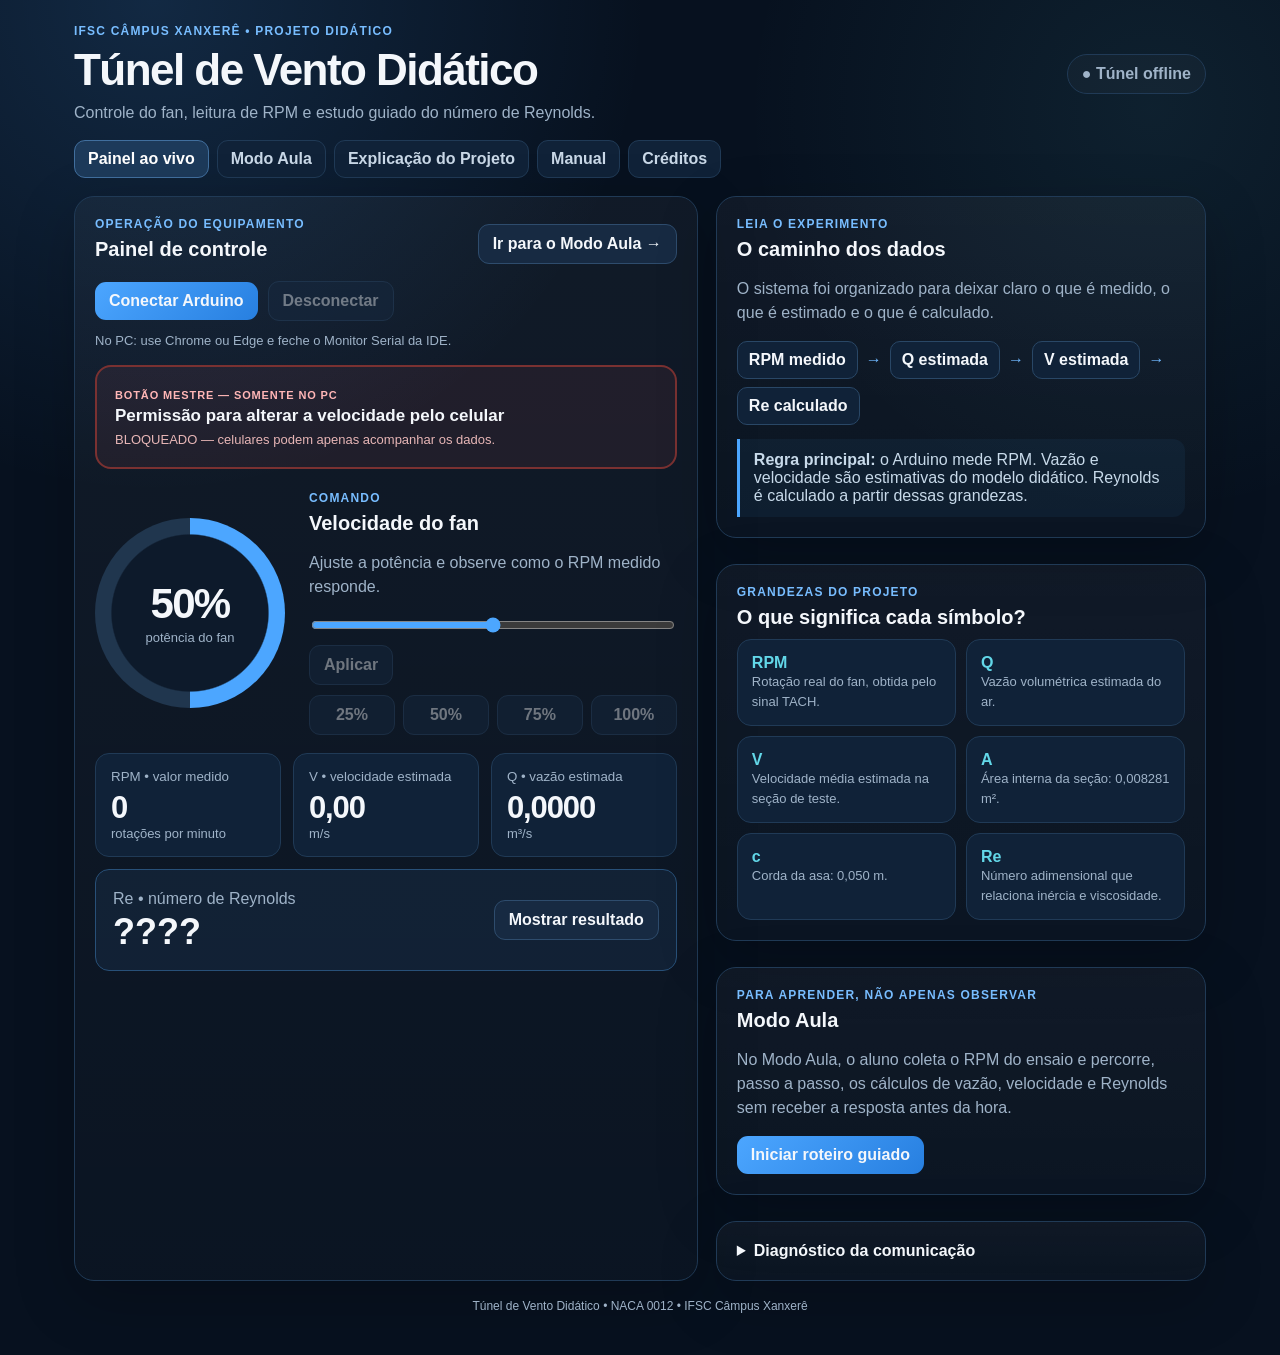
==== commit b97b9a9e: "Adiciona Explicação do Projeto ao menu" ====
--- a/index.html
+++ b/index.html
@@ -21,6 +21,7 @@
   <nav class="nav">
     <a class="active" href="index.html">Painel ao vivo</a>
     <a href="aula.html">Modo Aula</a>
+    <a href="explicacao.html">Explicação do Projeto</a>
     <a href="manual.html">Manual</a>
     <a href="creditos.html">Créditos</a>
   </nav>
--- a/styles.css
+++ b/styles.css
@@ -172,4 +172,13 @@
   .card,.answerBox,.summaryItem{box-shadow:none;border:1px solid #ccc;background:#fff;color:#111}
   .muted,.unit{color:#444!important}
   main{max-width:none}
-}+}
+.videoGrid{display:grid;grid-template-columns:1fr 1fr;gap:18px}
+.videoCard{overflow:hidden}
+.videoFrame{background:#030a12;border:1px solid var(--line);border-radius:16px;overflow:hidden;aspect-ratio:16/9}
+.videoFrame video{width:100%;height:100%;display:block;background:#000;object-fit:contain}
+.videoMeta{display:flex;gap:8px;flex-wrap:wrap;margin:10px 0 0}
+.explainStep{display:grid;grid-template-columns:54px 1fr;gap:14px;align-items:start;padding:16px;border:1px solid var(--line);border-radius:15px;background:#0d1d30}
+.explainStep .stepNo{width:42px;height:42px;border-radius:12px;display:grid;place-items:center;background:#173652;color:#9ed7ff;font-weight:950;font-size:18px}
+.explainStep h3{margin:0 0 5px}
+@media(max-width:900px){.videoGrid{grid-template-columns:1fr}}
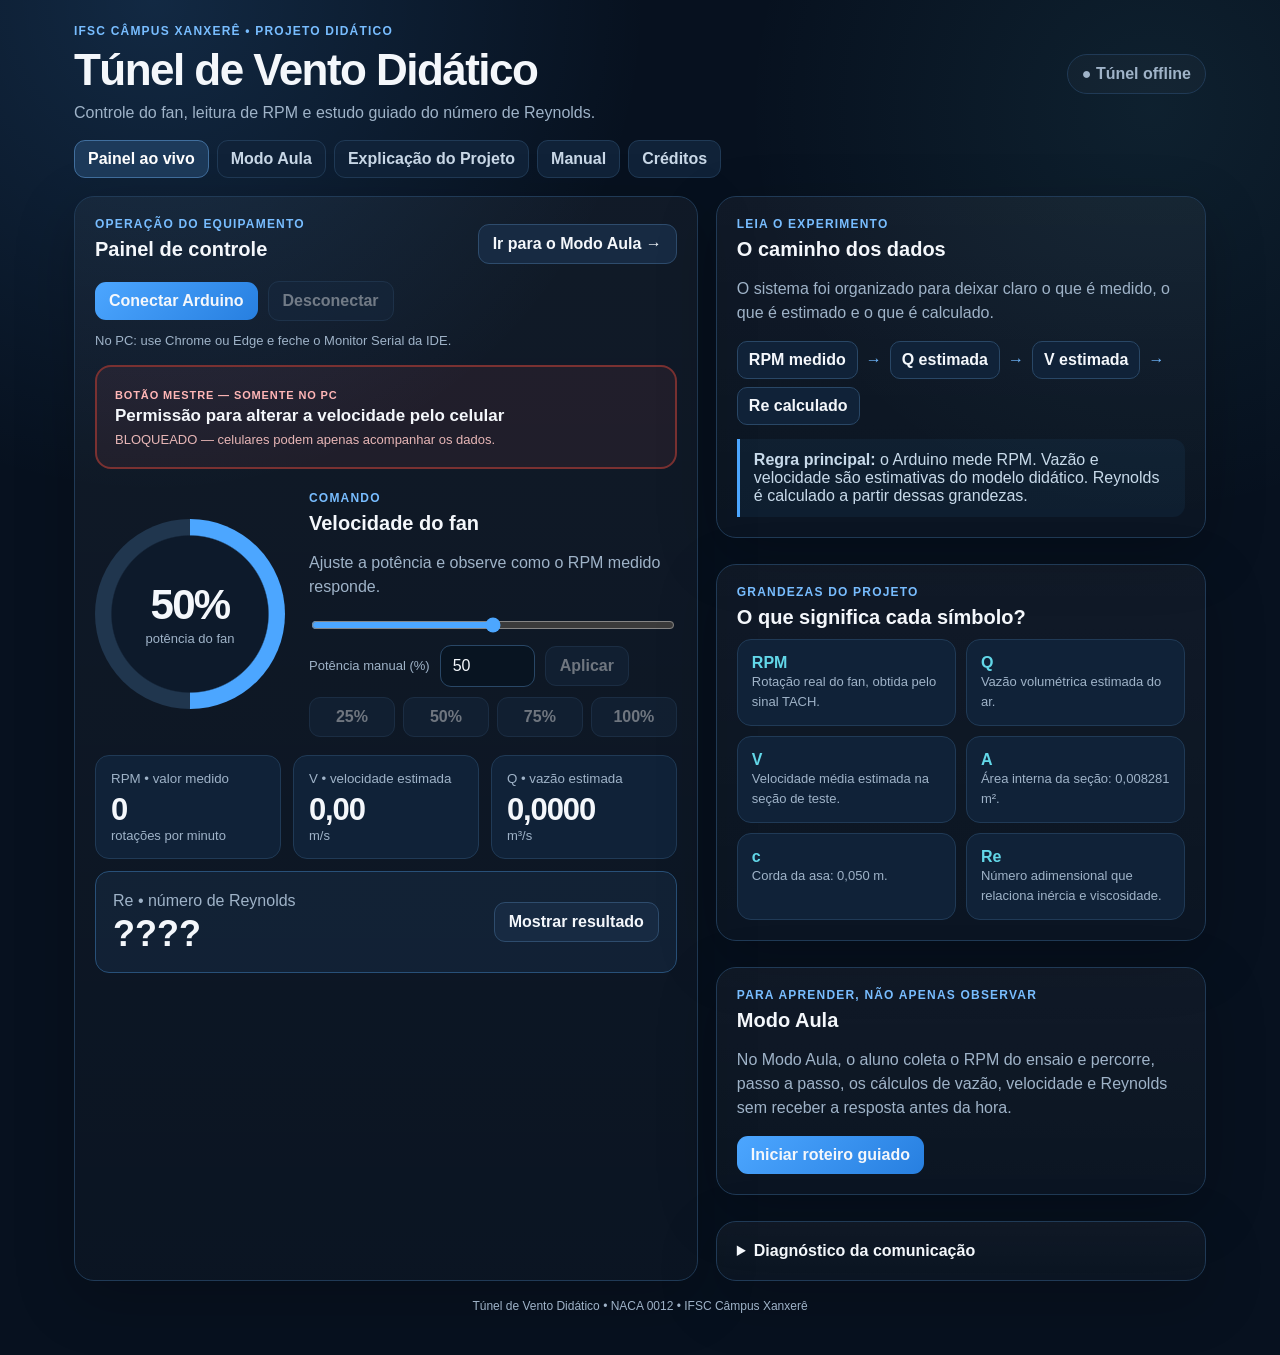
==== commit d05db027: "Adicionar campo manual para potencia do fan" ====
--- a/index.html
+++ b/index.html
@@ -63,7 +63,7 @@
           <h2>Velocidade do fan</h2>
           <p class="muted">Ajuste a potência e observe como o RPM medido responde.</p>
           <div class="row">
-            <input id="pwm" type="range" min="0" max="100" value="50">
+            <input id="pwm" type="range" min="0" max="100" value="50" step="1" aria-label="Potência do ventilador"><label for="pwmManual" class="muted small">Potência manual (%)</label><input id="pwmManual" type="text" inputmode="decimal" value="50" style="width:95px" aria-label="Digite a potência de 0 a 100">
             <button id="send" disabled>Aplicar</button>
           </div>
           <div class="quick">
